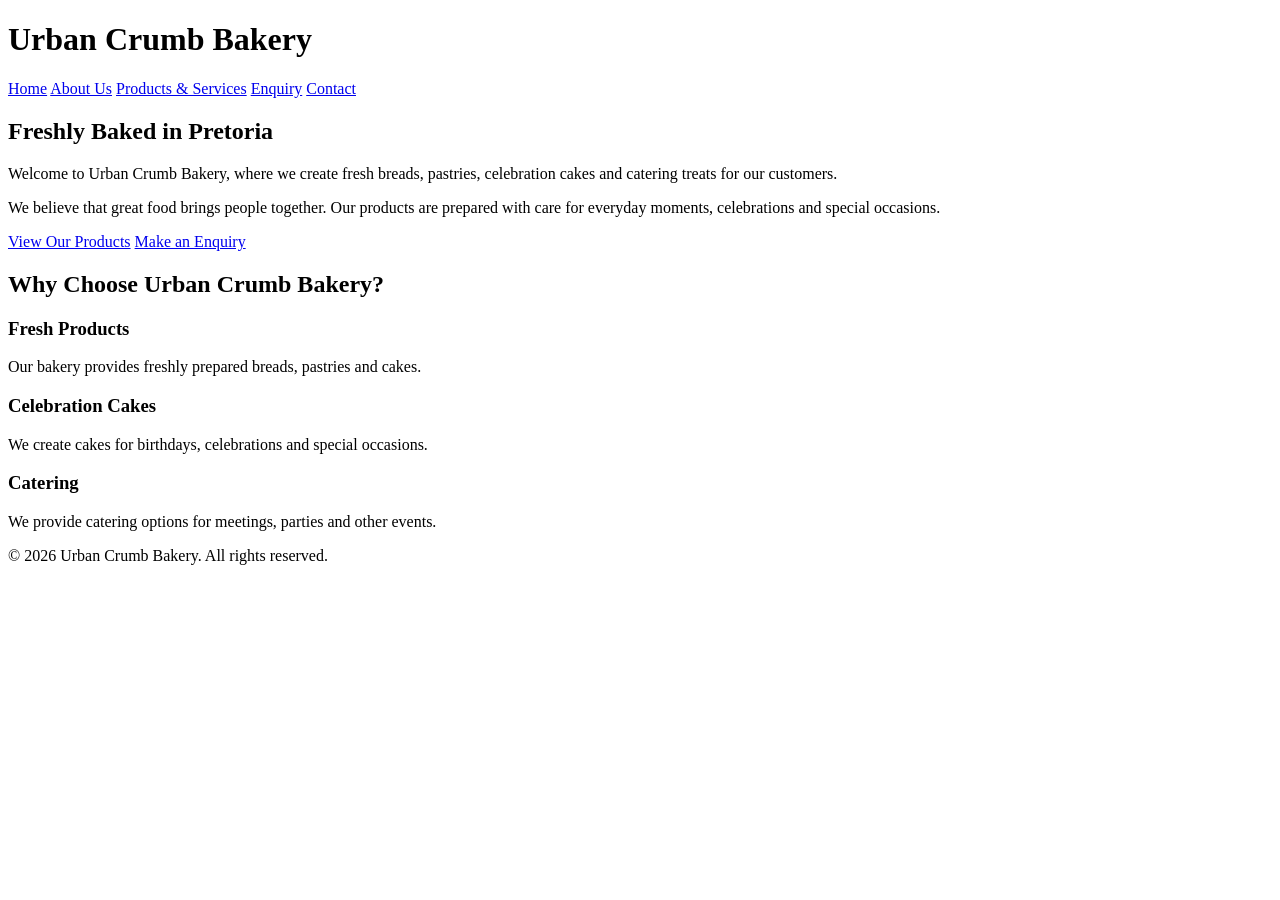
==== index.html @ 668bbd11 "Add files via upload" ====
<!DOCTYPE html>
<html lang="en">

<head>
    <meta charset="UTF-8">
    <meta name="viewport" content="width=device-width, initial-scale=1.0">

    <title>Urban Crumb Bakery | Home</title>
</head>

<body>

    <header>

        <h1>Urban Crumb Bakery</h1>

        <nav>
            <a href="index.html">Home</a>
            <a href="about.html">About Us</a>
            <a href="products.html">Products & Services</a>
            <a href="enquiry.html">Enquiry</a>
            <a href="contact.html">Contact</a>
        </nav>

    </header>

    <main>

        <section>

            <h2>Freshly Baked in Pretoria</h2>

            <p>
                Welcome to Urban Crumb Bakery, where we create
                fresh breads, pastries, celebration cakes and
                catering treats for our customers.
            </p>

            <p>
                We believe that great food brings people together.
                Our products are prepared with care for everyday
                moments, celebrations and special occasions.
            </p>

            <a href="products.html">View Our Products</a>

            <a href="enquiry.html">Make an Enquiry</a>

        </section>

        <section>

            <h2>Why Choose Urban Crumb Bakery?</h2>

            <article>
                <h3>Fresh Products</h3>
                <p>
                    Our bakery provides freshly prepared breads,
                    pastries and cakes.
                </p>
            </article>

            <article>
                <h3>Celebration Cakes</h3>
                <p>
                    We create cakes for birthdays, celebrations
                    and special occasions.
                </p>
            </article>

            <article>
                <h3>Catering</h3>
                <p>
                    We provide catering options for meetings,
                    parties and other events.
                </p>
            </article>

        </section>

    </main>

    <footer>

        <p>
            &copy; 2026 Urban Crumb Bakery. All rights reserved.
        </p>

    </footer>

</body>

</html>
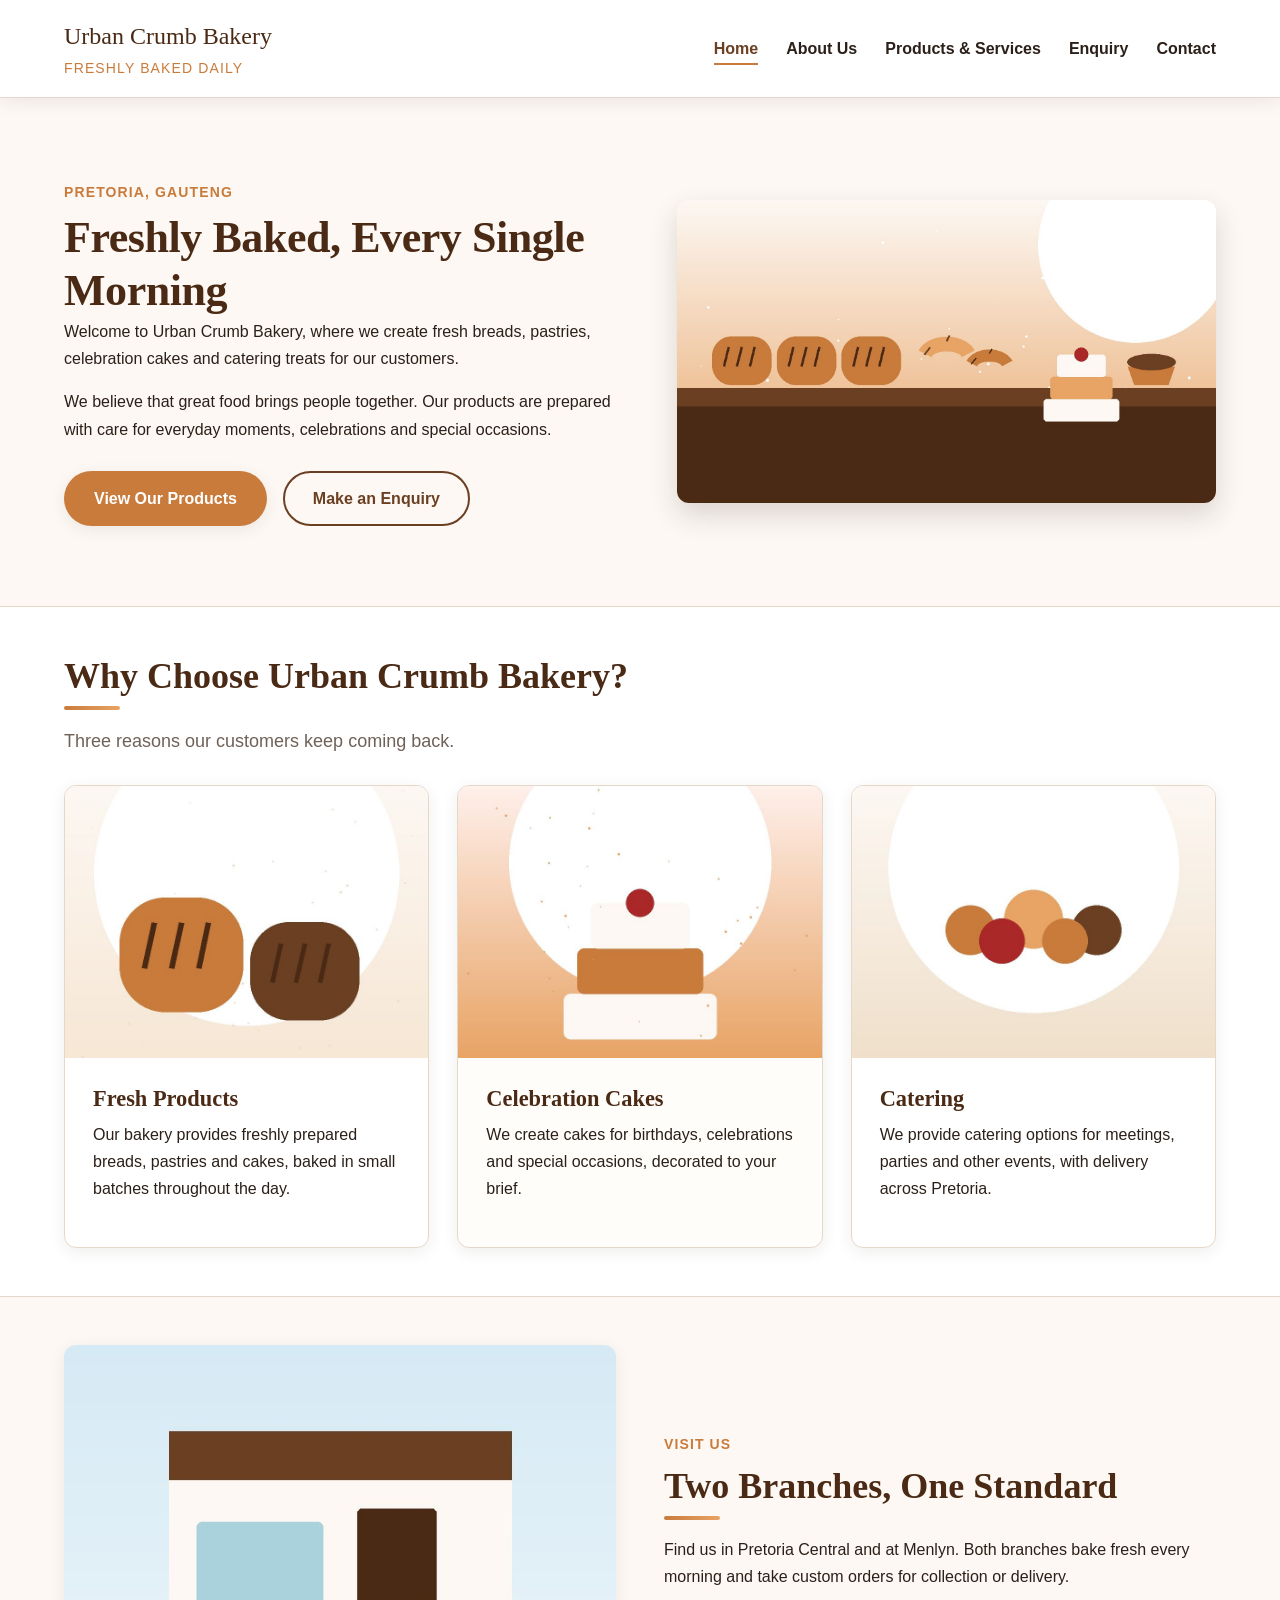
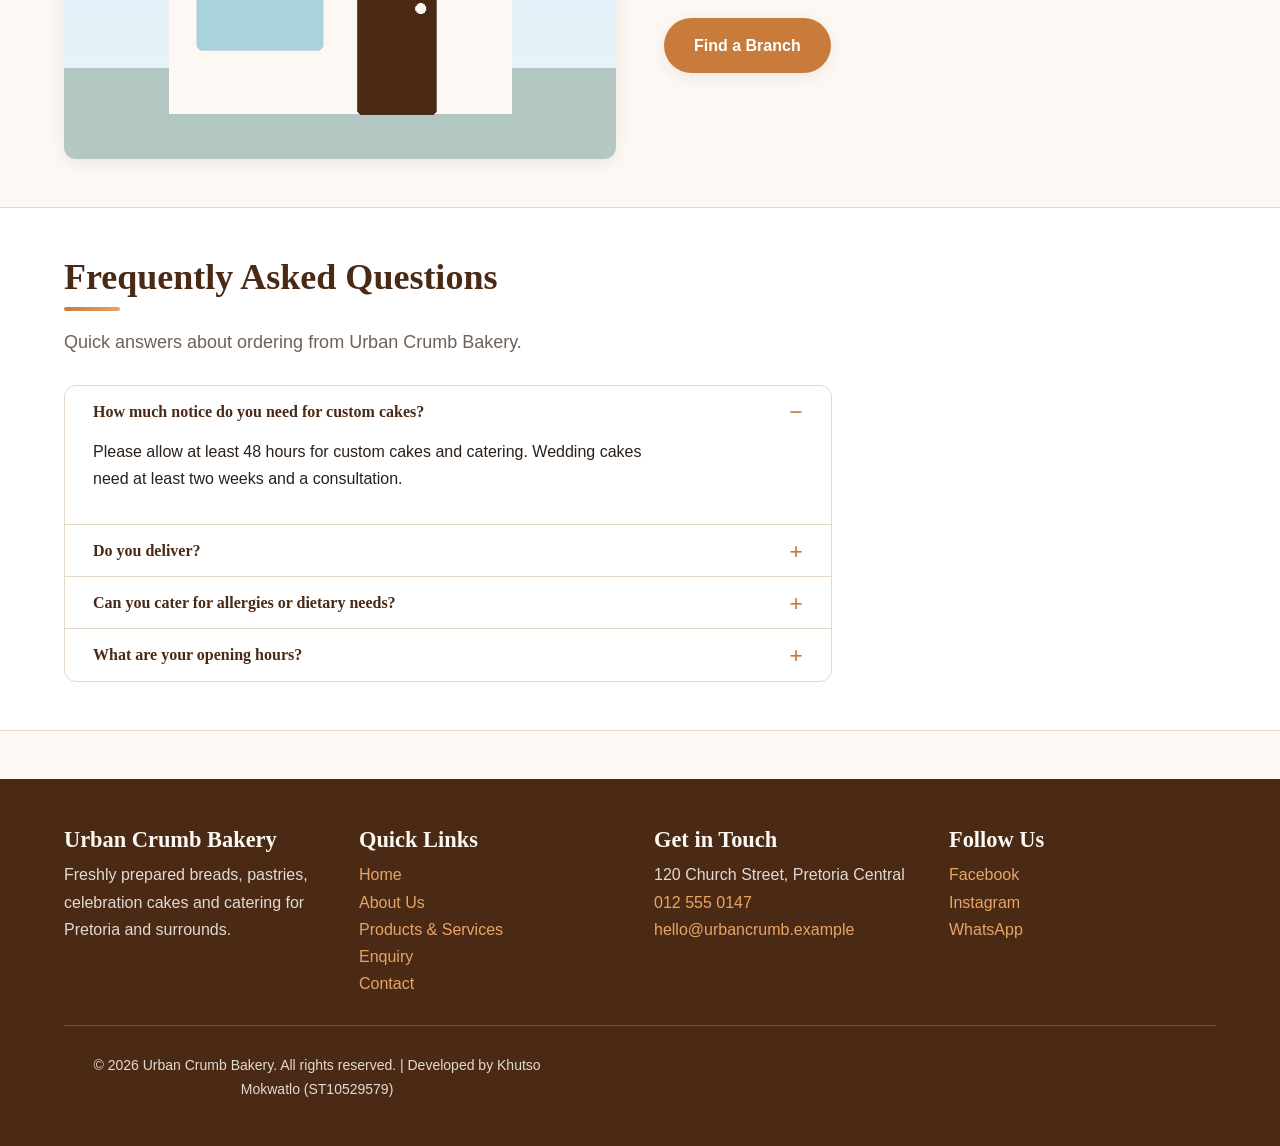
==== commit 2187a58c: "Complete WEDE5020 Part 3" ====
--- a/index.html
+++ b/index.html
@@ -1,93 +1,282 @@
-<!DOCTYPE html>
-<html lang="en">
-
-<head>
-    <meta charset="UTF-8">
-    <meta name="viewport" content="width=device-width, initial-scale=1.0">
-
-    <title>Urban Crumb Bakery | Home</title>
-</head>
-
-<body>
-
-    <header>
-
-        <h1>Urban Crumb Bakery</h1>
-
-        <nav>
-            <a href="index.html">Home</a>
-            <a href="about.html">About Us</a>
-            <a href="products.html">Products & Services</a>
-            <a href="enquiry.html">Enquiry</a>
-            <a href="contact.html">Contact</a>
-        </nav>
-
-    </header>
-
-    <main>
-
-        <section>
-
-            <h2>Freshly Baked in Pretoria</h2>
-
-            <p>
-                Welcome to Urban Crumb Bakery, where we create
-                fresh breads, pastries, celebration cakes and
-                catering treats for our customers.
-            </p>
-
-            <p>
-                We believe that great food brings people together.
-                Our products are prepared with care for everyday
-                moments, celebrations and special occasions.
-            </p>
-
-            <a href="products.html">View Our Products</a>
-
-            <a href="enquiry.html">Make an Enquiry</a>
-
-        </section>
-
-        <section>
-
-            <h2>Why Choose Urban Crumb Bakery?</h2>
-
-            <article>
-                <h3>Fresh Products</h3>
-                <p>
-                    Our bakery provides freshly prepared breads,
-                    pastries and cakes.
-                </p>
-            </article>
-
-            <article>
-                <h3>Celebration Cakes</h3>
-                <p>
-                    We create cakes for birthdays, celebrations
-                    and special occasions.
-                </p>
-            </article>
-
-            <article>
-                <h3>Catering</h3>
-                <p>
-                    We provide catering options for meetings,
-                    parties and other events.
-                </p>
-            </article>
-
-        </section>
-
-    </main>
-
-    <footer>
-
-        <p>
-            &copy; 2026 Urban Crumb Bakery. All rights reserved.
-        </p>
-
-    </footer>
-
-</body>
-
-</html>+<!DOCTYPE html>
+<html lang="en">
+
+<head>
+    <meta charset="UTF-8">
+    <meta name="viewport" content="width=device-width, initial-scale=1.0">
+    <meta http-equiv="Content-Security-Policy" content="default-src 'self'; script-src 'self' https://unpkg.com; style-src 'self' 'unsafe-inline' https://unpkg.com; img-src 'self' data: https://tile.openstreetmap.org https://unpkg.com; connect-src 'self'; form-action 'self'; base-uri 'self'">
+    <meta name="referrer" content="strict-origin-when-cross-origin">
+    <title>Urban Crumb Bakery | Fresh Bread, Cakes & Catering in Pretoria</title>
+    <meta name="description" content="Urban Crumb Bakery in Pretoria bakes fresh bread, pastries, celebration cakes and catering daily. Visit our Pretoria CBD or Menlyn branch.">
+    <meta name="keywords" content="bakery Pretoria, fresh bread Pretoria, custom cakes Pretoria, catering Pretoria, Menlyn bakery">
+    <meta name="author" content="Khutso Mokwatlo">
+    <meta name="robots" content="index, follow">
+    <link rel="canonical" href="https://mokwatlosara-ux.github.io/Khutsomokwatlo_ST10529579_wede5020_poe1/">
+
+    <!-- Open Graph / social sharing -->
+    <meta property="og:type" content="website">
+    <meta property="og:site_name" content="Urban Crumb Bakery">
+    <meta property="og:title" content="Urban Crumb Bakery | Fresh Bread, Cakes & Catering in Pretoria">
+    <meta property="og:description" content="Urban Crumb Bakery in Pretoria bakes fresh bread, pastries, celebration cakes and catering daily. Visit our Pretoria CBD or Menlyn branch.">
+    <meta property="og:url" content="https://mokwatlosara-ux.github.io/Khutsomokwatlo_ST10529579_wede5020_1/">
+    <meta property="og:image" content="https://mokwatlosara-ux.github.io/Khutsomokwatlo_ST10529579_wede5020_poe1
+    /images/hero-1600.jpg">
+    <meta property="og:locale" content="en_ZA">
+    <meta name="twitter:card" content="summary_large_image">
+
+    <link rel="icon" href="images/favicon.svg" type="image/svg+xml">
+    <link rel="stylesheet" href="css/style.css">
+    <link rel="preload" as="image" href="images/hero-480.jpg" media="(max-width: 30em)">
+    <script type="application/ld+json">
+    {
+      "@context": "https://schema.org",
+      "@type": "Bakery",
+      "name": "Urban Crumb Bakery",
+      "url": "https://mokwatlosara-ux.github.io/Khutsomokwatlo_ST10529579_wede5020_poe1/",
+      "image": "https://mokwatlosara-ux.github.io/Khutsomokwatlo_ST10529579_wede5020_poe1/images/storefront-800.jpg",
+      "telephone": "+27125550147",
+      "email": "hello@urbancrumb.example",
+      "priceRange": "R20 - R1800",
+      "servesCuisine": "Bakery",
+      "address": {"@type": "PostalAddress", "streetAddress": "120 Church Street", "addressLocality": "Pretoria Central",
+                  "addressRegion": "Gauteng", "addressCountry": "ZA"},
+      "geo": {"@type": "GeoCoordinates", "latitude": -25.7461, "longitude": 28.1881},
+      "openingHoursSpecification": [
+        {"@type": "OpeningHoursSpecification", "dayOfWeek": ["Monday","Tuesday","Wednesday","Thursday","Friday"], "opens": "07:00", "closes": "18:00"},
+        {"@type": "OpeningHoursSpecification", "dayOfWeek": "Saturday", "opens": "08:00", "closes": "16:00"},
+        {"@type": "OpeningHoursSpecification", "dayOfWeek": "Sunday", "opens": "08:00", "closes": "14:00"}
+      ]
+    }
+    </script>
+</head>
+
+<body>
+
+    <a class="skip-link" href="#main-content">Skip to main content</a>
+
+    <header class="site-header">
+        <div class="container">
+
+            <a class="brand" href="index.html">
+                <span class="brand__name">Urban Crumb Bakery</span>
+                <span class="brand__tagline">Freshly baked daily</span>
+            </a>
+
+            <!-- Checkbox + label drive the responsive navigation menu (CSS only) -->
+            <input class="nav-toggle" type="checkbox" id="nav-toggle">
+            <label class="nav-toggle-label" for="nav-toggle">
+                <span></span>
+                <span class="visually-hidden">Toggle navigation menu</span>
+            </label>
+
+            <nav class="site-nav" aria-label="Main navigation">
+                <ul>
+                    <li><a href="index.html" aria-current="page">Home</a></li>
+                    <li><a href="about.html">About Us</a></li>
+                    <li><a href="products.html">Products &amp; Services</a></li>
+                    <li><a href="enquiry.html">Enquiry</a></li>
+                    <li><a href="contact.html">Contact</a></li>
+                </ul>
+            </nav>
+
+        </div>
+    </header>
+
+    <main id="main-content">
+
+        <section class="container hero hero--animated">
+
+            <div class="hero__text">
+                <span class="eyebrow">Pretoria, Gauteng</span>
+                <h1>Freshly Baked, Every Single Morning</h1>
+                <p>
+                    Welcome to Urban Crumb Bakery, where we create fresh breads, pastries,
+                    celebration cakes and catering treats for our customers.
+                </p>
+                <p>
+                    We believe that great food brings people together. Our products are prepared
+                    with care for everyday moments, celebrations and special occasions.
+                </p>
+                <div class="button-group">
+                    <a class="button button--primary" href="products.html">View Our Products</a>
+                    <a class="button button--secondary" href="enquiry.html">Make an Enquiry</a>
+                </div>
+            </div>
+
+            <!-- Responsive image: the browser chooses the best resolution -->
+            <div class="hero__image">
+                <picture>
+                    <source media="(min-width: 64em)" srcset="images/hero-1600.jpg">
+                    <source media="(min-width: 30em)" srcset="images/hero-800.jpg">
+                    <img src="images/hero-480.jpg"
+                         srcset="images/hero-480.jpg 480w,
+                                 images/hero-800.jpg 800w,
+                                 images/hero-1600.jpg 1600w"
+                         sizes="(max-width: 48em) 100vw, 50vw"
+                         alt="Illustration of a bakery display counter with bread, pastries and cake"
+                         width="1600" height="900">
+                </picture>
+            </div>
+
+        </section>
+
+        <section class="section section--alt">
+            <div class="container">
+
+                <h2 class="section-title">Why Choose Urban Crumb Bakery?</h2>
+                <p class="section-intro">Three reasons our customers keep coming back.</p>
+
+                <div class="card-grid">
+                <article class="card reveal">
+                    <img src="images/bread-800.jpg"
+                         srcset="images/bread-400.jpg 400w,
+                                 images/bread-800.jpg 800w"
+                         sizes="(max-width: 48em) 100vw, 33vw"
+                         alt="Illustration of freshly baked bread loaves"
+                         loading="lazy" width="800" height="600">
+                    <div class="card__body">
+                        <h3>Fresh Products</h3>
+                        <p>Our bakery provides freshly prepared breads, pastries and cakes, baked in small batches throughout the day.</p>
+                    </div>
+                </article>
+                <article class="card reveal">
+                    <img src="images/cakes-800.jpg"
+                         srcset="images/cakes-400.jpg 400w,
+                                 images/cakes-800.jpg 800w"
+                         sizes="(max-width: 48em) 100vw, 33vw"
+                         alt="Illustration of a decorated three-tier celebration cake"
+                         loading="lazy" width="800" height="600">
+                    <div class="card__body">
+                        <h3>Celebration Cakes</h3>
+                        <p>We create cakes for birthdays, celebrations and special occasions, decorated to your brief.</p>
+                    </div>
+                </article>
+                <article class="card reveal">
+                    <img src="images/catering-800.jpg"
+                         srcset="images/catering-400.jpg 400w,
+                                 images/catering-800.jpg 800w"
+                         sizes="(max-width: 48em) 100vw, 33vw"
+                         alt="Illustration of a catering platter with an assortment of baked treats"
+                         loading="lazy" width="800" height="600">
+                    <div class="card__body">
+                        <h3>Catering</h3>
+                        <p>We provide catering options for meetings, parties and other events, with delivery across Pretoria.</p>
+                    </div>
+                </article>
+                </div>
+
+            </div>
+        </section>
+
+        <section class="section">
+            <div class="container split">
+                <img src="images/storefront-800.jpg"
+                     srcset="images/storefront-400.jpg 400w, images/storefront-800.jpg 800w"
+                     sizes="(max-width: 48em) 100vw, 50vw"
+                     alt="Illustration of the Urban Crumb Bakery storefront" loading="lazy" width="800" height="600">
+                <div>
+                    <span class="eyebrow">Visit Us</span>
+                    <h2 class="section-title">Two Branches, One Standard</h2>
+                    <p>
+                        Find us in Pretoria Central and at Menlyn. Both branches bake fresh every
+                        morning and take custom orders for collection or delivery.
+                    </p>
+                    <div class="button-group">
+                        <a class="button button--primary" href="contact.html">Find a Branch</a>
+                    </div>
+                </div>
+            </div>
+        </section>
+
+        <section class="section section--alt">
+            <div class="container">
+                <h2 class="section-title">Frequently Asked Questions</h2>
+                <p class="section-intro">Quick answers about ordering from Urban Crumb Bakery.</p>
+
+                <div class="accordion reveal">
+                    <h3 class="accordion__heading">
+                        <button type="button" class="accordion__trigger" id="faq-t1" aria-expanded="true" aria-controls="faq-p1">How much notice do you need for custom cakes?</button>
+                    </h3>
+                    <div class="accordion__panel" id="faq-p1" role="region" aria-labelledby="faq-t1">
+                        <p>Please allow at least 48 hours for custom cakes and catering. Wedding cakes need at least two weeks and a consultation.</p>
+                    </div>
+
+                    <h3 class="accordion__heading">
+                        <button type="button" class="accordion__trigger" id="faq-t2" aria-expanded="false" aria-controls="faq-p2">Do you deliver?</button>
+                    </h3>
+                    <div class="accordion__panel" id="faq-p2" role="region" aria-labelledby="faq-t2" hidden>
+                        <p>Yes. We deliver catering orders across Pretoria. Delivery fees depend on distance and are confirmed when you enquire.</p>
+                    </div>
+
+                    <h3 class="accordion__heading">
+                        <button type="button" class="accordion__trigger" id="faq-t3" aria-expanded="false" aria-controls="faq-p3">Can you cater for allergies or dietary needs?</button>
+                    </h3>
+                    <div class="accordion__panel" id="faq-p3" role="region" aria-labelledby="faq-t3" hidden>
+                        <p>We can adapt many items. Tell us about allergies in your enquiry. Our kitchen handles wheat, dairy, eggs and nuts, so we cannot guarantee allergen-free products.</p>
+                    </div>
+
+                    <h3 class="accordion__heading">
+                        <button type="button" class="accordion__trigger" id="faq-t4" aria-expanded="false" aria-controls="faq-p4">What are your opening hours?</button>
+                    </h3>
+                    <div class="accordion__panel" id="faq-p4" role="region" aria-labelledby="faq-t4" hidden>
+                        <p>Monday to Friday 07:00 to 18:00, Saturday 08:00 to 16:00 and Sunday 08:00 to 14:00. See our <a href="contact.html">contact page</a> for both branches.</p>
+                    </div>
+                </div>
+            </div>
+        </section>
+
+    </main>
+
+    <footer class="site-footer">
+        <div class="container">
+
+            <div class="footer-grid">
+
+                <div>
+                    <h3>Urban Crumb Bakery</h3>
+                    <p>Freshly prepared breads, pastries, celebration cakes and catering for Pretoria and surrounds.</p>
+                </div>
+
+                <div>
+                    <h3>Quick Links</h3>
+                    <ul>
+                        <li><a href="index.html">Home</a></li>
+                        <li><a href="about.html">About Us</a></li>
+                        <li><a href="products.html">Products &amp; Services</a></li>
+                        <li><a href="enquiry.html">Enquiry</a></li>
+                        <li><a href="contact.html">Contact</a></li>
+                    </ul>
+                </div>
+
+                <div>
+                    <h3>Get in Touch</h3>
+                    <ul>
+                        <li>120 Church Street, Pretoria Central</li>
+                        <li><a href="tel:+27125550147">012 555 0147</a></li>
+                        <li><a href="mailto:hello@urbancrumb.example">hello@urbancrumb.example</a></li>
+                    </ul>
+                </div>
+
+                <div>
+                    <h3>Follow Us</h3>
+                    <ul>
+                        <li><a href="https://www.facebook.com/" target="_blank" rel="noopener noreferrer">Facebook</a></li>
+                        <li><a href="https://www.instagram.com/" target="_blank" rel="noopener noreferrer">Instagram</a></li>
+                        <li><a href="https://wa.me/27125550147" target="_blank" rel="noopener noreferrer">WhatsApp</a></li>
+                    </ul>
+                </div>
+
+            </div>
+
+            <div class="site-footer__bottom">
+                <p>&copy; 2026 Urban Crumb Bakery. All rights reserved. | Developed by Khutso Mokwatlo (ST10529579)</p>
+            </div>
+
+        </div>
+    </footer>
+
+    <script src="js/main.js" defer></script>
+
+</body>
+
+</html>
--- a/css/style.css
+++ b/css/style.css
@@ -0,0 +1,1164 @@
+/* ==========================================================================
+   Urban Crumb Bakery - Main Stylesheet
+   Author : Khutso Mokwatlo (ST10529579)
+   Module : WEDE5020 - Web Development (Portfolio of Evidence, Part 2)
+   File   : css/style.css
+   --------------------------------------------------------------------------
+   TABLE OF CONTENTS
+   1. Custom properties (design tokens)
+   2. Reset and base styles
+   3. Typography
+   4. Layout helpers and containers
+   5. Header and navigation
+   6. Buttons and links
+   7. Cards, grids and sections
+   8. Forms
+   9. Footer
+   10. Responsive design - tablet  (max-width: 64em / 1024px)
+   11. Responsive design - mobile  (max-width: 48em / 768px)
+   12. Responsive design - small mobile (max-width: 30em / 480px)
+   13. Accessibility and print
+   ========================================================================== */
+
+
+/* ==========================================================================
+   1. CUSTOM PROPERTIES (DESIGN TOKENS)
+   Declared once on :root so that colours, spacing and type can be reused
+   across the whole site - this takes advantage of the cascade and keeps the
+   number of selectors to a minimum.
+   ========================================================================== */
+:root {
+    /* Colour palette */
+    --colour-crust: #6b3f22;
+    --colour-crust-dark: #4a2a15;
+    --colour-caramel: #c97b3c;
+    --colour-caramel-light: #e8a465;
+    --colour-cream: #fdf8f3;
+    --colour-flour: #ffffff;
+    --colour-ink: #2b2019;
+    --colour-muted: #6f6158;
+    --colour-line: #e6d8c9;
+    --colour-success: #2f6b4f;
+
+    /* Typography */
+    --font-heading: "Georgia", "Times New Roman", serif;
+    --font-body: "Segoe UI", "Helvetica Neue", Arial, sans-serif;
+    --size-base: 1rem;          /* 16px  */
+    --size-sm: 0.875rem;        /* 14px  */
+    --size-lg: 1.125rem;        /* 18px  */
+    --leading-body: 1.7;
+    --leading-heading: 1.2;
+    --tracking-wide: 0.08em;
+
+    /* Spacing scale (relative units keep spacing responsive) */
+    --space-xs: 0.5rem;
+    --space-sm: 1rem;
+    --space-md: 1.75rem;
+    --space-lg: 3rem;
+    --space-xl: 5rem;
+
+    /* Decoration */
+    --radius: 0.75rem;
+    --radius-pill: 2rem;
+    --shadow-soft: 0 0.25rem 1rem rgba(43, 32, 25, 0.08);
+    --shadow-raised: 0 0.75rem 1.75rem rgba(43, 32, 25, 0.16);
+    --transition: 0.25s ease-in-out;
+    --container: 75rem;         /* 1200px */
+}
+
+
+/* ==========================================================================
+   2. RESET AND BASE STYLES
+   ========================================================================== */
+*,
+*::before,
+*::after {
+    box-sizing: border-box;
+    margin: 0;
+    padding: 0;
+}
+
+html {
+    font-size: 100%;
+    scroll-behavior: smooth;
+}
+
+body {
+    font-family: var(--font-body);
+    font-size: var(--size-base);
+    line-height: var(--leading-body);
+    color: var(--colour-ink);
+    background-color: var(--colour-cream);
+    -webkit-font-smoothing: antialiased;
+}
+
+img {
+    display: block;
+    max-width: 100%;
+    height: auto;
+}
+
+ul,
+ol {
+    list-style-position: inside;
+}
+
+
+/* ==========================================================================
+   3. TYPOGRAPHY
+   clamp() lets the type scale fluidly between the mobile and desktop sizes.
+   ========================================================================== */
+h1,
+h2,
+h3 {
+    font-family: var(--font-heading);
+    line-height: var(--leading-heading);
+    color: var(--colour-crust-dark);
+}
+
+h1 {
+    font-size: clamp(1.75rem, 1.2rem + 2.2vw, 2.75rem);
+    letter-spacing: -0.01em;
+}
+
+h2 {
+    font-size: clamp(1.5rem, 1.1rem + 1.6vw, 2.25rem);
+    margin-bottom: var(--space-sm);
+}
+
+h3 {
+    font-size: clamp(1.15rem, 1rem + 0.7vw, 1.4rem);
+    margin-bottom: var(--space-xs);
+}
+
+p {
+    margin-bottom: var(--space-sm);
+    max-width: 65ch;
+}
+
+.section-intro {
+    color: var(--colour-muted);
+    font-size: var(--size-lg);
+}
+
+.eyebrow {
+    display: inline-block;
+    font-size: var(--size-sm);
+    font-weight: 700;
+    letter-spacing: var(--tracking-wide);
+    text-transform: uppercase;
+    color: var(--colour-caramel);
+    margin-bottom: var(--space-xs);
+}
+
+/* Decorative underline generated with a pseudo-element */
+.section-title::after {
+    content: "";
+    display: block;
+    width: 3.5rem;
+    height: 0.25rem;
+    margin-top: var(--space-xs);
+    border-radius: var(--radius-pill);
+    background: linear-gradient(90deg, var(--colour-caramel), var(--colour-caramel-light));
+}
+
+
+/* ==========================================================================
+   4. LAYOUT HELPERS AND CONTAINERS
+   ========================================================================== */
+.container {
+    width: 90%;
+    max-width: var(--container);
+    margin-inline: auto;
+}
+
+.section {
+    padding-block: var(--space-lg);
+}
+
+.section--alt {
+    background-color: var(--colour-flour);
+    border-block: 1px solid var(--colour-line);
+}
+
+.page-header {
+    padding-block: var(--space-lg);
+    background: linear-gradient(160deg, var(--colour-crust) 0%, var(--colour-crust-dark) 100%);
+    color: var(--colour-cream);
+    text-align: center;
+}
+
+.page-header h2,
+.page-header .eyebrow {
+    color: var(--colour-cream);
+}
+
+.page-header p {
+    margin-inline: auto;
+    color: rgba(253, 248, 243, 0.85);
+}
+
+
+/* ==========================================================================
+   5. HEADER AND NAVIGATION
+   The site header uses CSS Grid with named template areas; the navigation
+   itself uses Flexbox.
+   ========================================================================== */
+.site-header {
+    position: sticky;
+    top: 0;
+    z-index: 20;
+    background-color: var(--colour-flour);
+    border-bottom: 1px solid var(--colour-line);
+    box-shadow: var(--shadow-soft);
+}
+
+.site-header .container {
+    display: grid;
+    grid-template-areas: "brand toggle nav";
+    grid-template-columns: auto 1fr auto;
+    align-items: center;
+    gap: var(--space-sm);
+    padding-block: var(--space-sm);
+}
+
+.brand {
+    grid-area: brand;
+    display: flex;
+    flex-direction: column;
+    text-decoration: none;
+}
+
+.brand__name {
+    font-family: var(--font-heading);
+    font-size: 1.5rem;
+    color: var(--colour-crust-dark);
+}
+
+.brand__tagline {
+    font-size: var(--size-sm);
+    letter-spacing: var(--tracking-wide);
+    text-transform: uppercase;
+    color: var(--colour-caramel);
+}
+
+.site-nav {
+    grid-area: nav;
+}
+
+.site-nav ul {
+    display: flex;
+    flex-wrap: wrap;
+    align-items: center;
+    gap: var(--space-md);
+    list-style: none;
+}
+
+.site-nav a {
+    position: relative;
+    padding-block: var(--space-xs);
+    font-weight: 600;
+    text-decoration: none;
+    color: var(--colour-ink);
+    transition: color var(--transition);
+}
+
+/* Animated underline built with ::after and a scale transition */
+.site-nav a::after {
+    content: "";
+    position: absolute;
+    left: 0;
+    bottom: 0;
+    width: 100%;
+    height: 2px;
+    background-color: var(--colour-caramel);
+    transform: scaleX(0);
+    transform-origin: left;
+    transition: transform var(--transition);
+}
+
+.site-nav a:hover,
+.site-nav a:focus {
+    color: var(--colour-caramel);
+}
+
+.site-nav a:hover::after,
+.site-nav a:focus::after,
+.site-nav a[aria-current="page"]::after {
+    transform: scaleX(1);
+}
+
+.site-nav a[aria-current="page"] {
+    color: var(--colour-crust);
+}
+
+.site-nav a:active {
+    color: var(--colour-crust-dark);
+}
+
+/* Hamburger toggle - hidden on desktop, revealed by the mobile media query.
+   The checkbox itself is visually hidden and drives the menu state. */
+.nav-toggle {
+    position: absolute;
+    width: 1px;
+    height: 1px;
+    opacity: 0;
+    pointer-events: none;
+}
+
+.nav-toggle-label {
+    grid-area: toggle;
+    display: none;
+    justify-self: end;
+    padding: var(--space-xs);
+    border: 1px solid var(--colour-line);
+    border-radius: var(--radius);
+    cursor: pointer;
+}
+
+.nav-toggle-label span,
+.nav-toggle-label span::before,
+.nav-toggle-label span::after {
+    content: "";
+    display: block;
+    width: 1.5rem;
+    height: 2px;
+    background-color: var(--colour-crust-dark);
+    border-radius: var(--radius-pill);
+    transition: transform var(--transition);
+}
+
+.nav-toggle-label span::before {
+    transform: translateY(-0.45rem);
+}
+
+.nav-toggle-label span::after {
+    transform: translateY(0.35rem);
+}
+
+
+/* ==========================================================================
+   6. BUTTONS AND LINKS
+   ========================================================================== */
+.button {
+    display: inline-block;
+    padding: 0.75em 1.75em;
+    font-size: var(--size-base);
+    font-weight: 600;
+    text-decoration: none;
+    border: 2px solid transparent;
+    border-radius: var(--radius-pill);
+    cursor: pointer;
+    transition: transform var(--transition),
+                background-color var(--transition),
+                box-shadow var(--transition);
+}
+
+.button--primary {
+    background-color: var(--colour-caramel);
+    color: var(--colour-flour);
+    box-shadow: var(--shadow-soft);
+}
+
+.button--primary:hover,
+.button--primary:focus {
+    background-color: var(--colour-crust);
+    transform: translateY(-2px);
+    box-shadow: var(--shadow-raised);
+}
+
+.button--secondary {
+    background-color: transparent;
+    border-color: var(--colour-crust);
+    color: var(--colour-crust);
+}
+
+.button--secondary:hover,
+.button--secondary:focus {
+    background-color: var(--colour-crust);
+    color: var(--colour-cream);
+}
+
+.button:active {
+    transform: translateY(1px);
+}
+
+.button-group {
+    display: flex;
+    flex-wrap: wrap;
+    gap: var(--space-sm);
+    margin-top: var(--space-md);
+}
+
+a:focus-visible,
+button:focus-visible,
+input:focus-visible,
+select:focus-visible,
+textarea:focus-visible {
+    outline: 3px solid var(--colour-caramel);
+    outline-offset: 3px;
+}
+
+
+/* ==========================================================================
+   7. CARDS, GRIDS AND SECTIONS
+   ========================================================================== */
+
+/* --- Hero (two column grid on desktop) --- */
+.hero {
+    display: grid;
+    grid-template-columns: 1.05fr 1fr;
+    align-items: center;
+    gap: var(--space-lg);
+    padding-block: var(--space-xl);
+}
+
+.hero__image img {
+    width: 100%;
+    border-radius: var(--radius);
+    box-shadow: var(--shadow-raised);
+}
+
+/* --- Reusable card grid --- */
+.card-grid {
+    display: grid;
+    grid-template-columns: repeat(auto-fit, minmax(16rem, 1fr));
+    gap: var(--space-md);
+    margin-top: var(--space-md);
+}
+
+.card {
+    display: flex;
+    flex-direction: column;
+    background-color: var(--colour-flour);
+    border: 1px solid var(--colour-line);
+    border-radius: var(--radius);
+    overflow: hidden;
+    box-shadow: var(--shadow-soft);
+    transition: transform var(--transition), box-shadow var(--transition);
+}
+
+.card:hover,
+.card:focus-within {
+    transform: translateY(-0.35rem);
+    box-shadow: var(--shadow-raised);
+}
+
+.card img {
+    width: 100%;
+    aspect-ratio: 4 / 3;
+    object-fit: cover;
+}
+
+.card__body {
+    display: flex;
+    flex-direction: column;
+    flex: 1;
+    padding: var(--space-md);
+}
+
+.card__price {
+    margin-top: auto;
+    font-weight: 700;
+    color: var(--colour-caramel);
+    letter-spacing: var(--tracking-wide);
+}
+
+/* Alternate a subtle tint on every second card */
+.card-grid .card:nth-child(even) {
+    background-color: #fffdfa;
+}
+
+/* --- Split content block (image + text) --- */
+.split {
+    display: grid;
+    grid-template-columns: repeat(2, 1fr);
+    align-items: center;
+    gap: var(--space-lg);
+}
+
+.split img {
+    border-radius: var(--radius);
+    box-shadow: var(--shadow-soft);
+}
+
+/* --- Value list with custom markers --- */
+.value-list {
+    list-style: none;
+    display: grid;
+    grid-template-columns: repeat(auto-fit, minmax(12rem, 1fr));
+    gap: var(--space-sm);
+    margin-top: var(--space-sm);
+}
+
+.value-list li {
+    position: relative;
+    padding: var(--space-sm) var(--space-sm) var(--space-sm) 2.25rem;
+    background-color: var(--colour-flour);
+    border-left: 4px solid var(--colour-caramel);
+    border-radius: var(--radius);
+    box-shadow: var(--shadow-soft);
+}
+
+.value-list li::before {
+    content: "\2713";
+    position: absolute;
+    left: var(--space-sm);
+    color: var(--colour-success);
+    font-weight: 700;
+}
+
+/* --- Contact / branch cards --- */
+.branch-grid {
+    display: grid;
+    grid-template-columns: repeat(auto-fit, minmax(18rem, 1fr));
+    gap: var(--space-md);
+}
+
+.branch {
+    padding: var(--space-md);
+    background-color: var(--colour-flour);
+    border-top: 5px solid var(--colour-crust);
+    border-radius: var(--radius);
+    box-shadow: var(--shadow-soft);
+}
+
+.branch address {
+    font-style: normal;
+    margin-bottom: var(--space-sm);
+    color: var(--colour-muted);
+}
+
+.hours-list {
+    list-style: none;
+    max-width: 30rem;
+}
+
+.hours-list li {
+    display: flex;
+    justify-content: space-between;
+    gap: var(--space-sm);
+    padding-block: var(--space-xs);
+    border-bottom: 1px dashed var(--colour-line);
+}
+
+.hours-list li:last-child {
+    border-bottom: none;
+}
+
+
+/* ==========================================================================
+   8. FORMS
+   ========================================================================== */
+.form {
+    display: grid;
+    grid-template-columns: repeat(2, 1fr);
+    gap: var(--space-sm) var(--space-md);
+    max-width: 50rem;
+    padding: var(--space-md);
+    background-color: var(--colour-flour);
+    border: 1px solid var(--colour-line);
+    border-radius: var(--radius);
+    box-shadow: var(--shadow-soft);
+}
+
+.form__field {
+    display: flex;
+    flex-direction: column;
+}
+
+.form__field--full {
+    grid-column: 1 / -1;
+}
+
+.form label {
+    margin-bottom: var(--space-xs);
+    font-weight: 600;
+    font-size: var(--size-sm);
+    letter-spacing: 0.02em;
+}
+
+.form input,
+.form select,
+.form textarea {
+    width: 100%;
+    padding: 0.7em 0.9em;
+    font: inherit;
+    color: var(--colour-ink);
+    background-color: var(--colour-cream);
+    border: 1px solid var(--colour-line);
+    border-radius: var(--radius);
+    transition: border-color var(--transition), box-shadow var(--transition);
+}
+
+.form input:hover,
+.form select:hover,
+.form textarea:hover {
+    border-color: var(--colour-caramel-light);
+}
+
+.form input:focus,
+.form select:focus,
+.form textarea:focus {
+    border-color: var(--colour-caramel);
+    box-shadow: 0 0 0 3px rgba(201, 123, 60, 0.2);
+}
+
+/* Live validation feedback using structural / state pseudo-classes */
+.form input:required:valid,
+.form textarea:required:valid {
+    border-color: var(--colour-success);
+}
+
+.form textarea {
+    min-height: 9rem;
+    resize: vertical;
+}
+
+.form__help {
+    grid-column: 1 / -1;
+    font-size: var(--size-sm);
+    color: var(--colour-muted);
+}
+
+
+/* ==========================================================================
+   9. FOOTER
+   ========================================================================== */
+.site-footer {
+    margin-top: var(--space-lg);
+    padding-block: var(--space-lg) var(--space-md);
+    background-color: var(--colour-crust-dark);
+    color: rgba(253, 248, 243, 0.85);
+}
+
+.site-footer h3 {
+    color: var(--colour-cream);
+}
+
+.footer-grid {
+    display: grid;
+    grid-template-columns: repeat(auto-fit, minmax(14rem, 1fr));
+    gap: var(--space-md);
+    padding-bottom: var(--space-md);
+    border-bottom: 1px solid rgba(253, 248, 243, 0.2);
+}
+
+.footer-grid ul {
+    list-style: none;
+}
+
+.site-footer a {
+    color: var(--colour-caramel-light);
+    text-decoration: none;
+    transition: color var(--transition);
+}
+
+.site-footer a:hover,
+.site-footer a:focus {
+    color: var(--colour-flour);
+    text-decoration: underline;
+}
+
+.site-footer__bottom {
+    padding-top: var(--space-md);
+    text-align: center;
+    font-size: var(--size-sm);
+}
+
+
+/* ==========================================================================
+   10. RESPONSIVE DESIGN - TABLET (max-width: 64em / 1024px)
+   ========================================================================== */
+@media screen and (max-width: 64em) {
+    :root {
+        --space-lg: 2.5rem;
+        --space-xl: 3.5rem;
+    }
+
+    .hero {
+        gap: var(--space-md);
+    }
+
+    .site-nav ul {
+        gap: var(--space-sm);
+    }
+
+    .card-grid {
+        grid-template-columns: repeat(auto-fit, minmax(14rem, 1fr));
+    }
+}
+
+
+/* ==========================================================================
+   11. RESPONSIVE DESIGN - MOBILE (max-width: 48em / 768px)
+   Single column layouts, collapsible navigation, smaller type.
+   ========================================================================== */
+@media screen and (max-width: 48em) {
+
+    /* --- Navigation collapses into a toggled menu --- */
+    .nav-toggle-label {
+        display: block;
+    }
+
+    .site-header .container {
+        grid-template-areas:
+            "brand toggle"
+            "nav   nav";
+        grid-template-columns: 1fr auto;
+    }
+
+    .site-nav {
+        max-height: 0;
+        overflow: hidden;
+        transition: max-height var(--transition);
+    }
+
+    .nav-toggle:checked ~ .site-nav {
+        max-height: 25rem;
+    }
+
+    .site-nav ul {
+        flex-direction: column;
+        align-items: stretch;
+        gap: 0;
+        padding-top: var(--space-xs);
+    }
+
+    .site-nav li {
+        border-top: 1px solid var(--colour-line);
+    }
+
+    .site-nav a {
+        display: block;
+        padding: var(--space-sm) var(--space-xs);
+    }
+
+    .site-nav a::after {
+        display: none;
+    }
+
+    /* --- Layout adjustments --- */
+    .hero,
+    .split,
+    .form {
+        grid-template-columns: 1fr;
+    }
+
+    .hero {
+        padding-block: var(--space-lg);
+        text-align: left;
+    }
+
+    .hero__image {
+        order: -1;
+    }
+
+    .card-grid,
+    .branch-grid,
+    .value-list {
+        grid-template-columns: 1fr;
+    }
+
+    /* --- Typography adjustments --- */
+    :root {
+        --size-lg: 1rem;
+        --leading-body: 1.65;
+    }
+
+    p {
+        max-width: 100%;
+    }
+
+    .button-group {
+        flex-direction: column;
+        align-items: stretch;
+    }
+
+    .button {
+        text-align: center;
+    }
+}
+
+
+/* ==========================================================================
+   12. RESPONSIVE DESIGN - SMALL MOBILE (max-width: 30em / 480px)
+   ========================================================================== */
+@media screen and (max-width: 30em) {
+    :root {
+        --space-md: 1.25rem;
+        --space-lg: 2rem;
+    }
+
+    .container {
+        width: 92%;
+    }
+
+    .brand__name {
+        font-size: 1.25rem;
+    }
+
+    .brand__tagline {
+        font-size: 0.75rem;
+    }
+
+    h1 {
+        font-size: 1.6rem;
+    }
+
+    .card img {
+        aspect-ratio: 16 / 9;
+    }
+
+    .hours-list li {
+        flex-direction: column;
+        gap: 0;
+    }
+
+    .site-footer__bottom {
+        font-size: 0.8rem;
+    }
+}
+
+
+/* ==========================================================================
+   13. ACCESSIBILITY AND PRINT
+   ========================================================================== */
+.skip-link {
+    position: absolute;
+    left: -100%;
+    top: 0;
+    padding: var(--space-xs) var(--space-sm);
+    background-color: var(--colour-crust-dark);
+    color: var(--colour-cream);
+    z-index: 50;
+}
+
+.skip-link:focus {
+    left: 0;
+}
+
+.visually-hidden {
+    position: absolute;
+    width: 1px;
+    height: 1px;
+    overflow: hidden;
+    clip-path: inset(50%);
+    white-space: nowrap;
+}
+
+/* Respect users who prefer reduced motion */
+@media (prefers-reduced-motion: reduce) {
+    *,
+    *::before,
+    *::after {
+        transition-duration: 0.01ms !important;
+        scroll-behavior: auto !important;
+    }
+}
+
+@media print {
+    .site-header,
+    .site-footer,
+    .button-group {
+        display: none;
+    }
+
+    body {
+        background: #ffffff;
+        color: #000000;
+    }
+}
+
+
+/* ==========================================================================
+   14. PART 3 - INTERACTIVE ELEMENTS, ANIMATION AND FORM VALIDATION
+   ========================================================================== */
+.no-scroll { overflow: hidden; }
+
+.button--small {
+    padding: 0.4rem 1rem;
+    font-size: var(--size-sm);
+    margin-top: var(--space-sm);
+    align-self: flex-start;
+    cursor: pointer;
+}
+
+.badge {
+    align-self: flex-start;
+    margin-bottom: var(--space-xs);
+    padding: 0.15rem 0.7rem;
+    font-size: 0.75rem;
+    font-weight: 700;
+    letter-spacing: var(--tracking-wide);
+    text-transform: uppercase;
+    color: var(--colour-crust-dark);
+    background-color: #f6e3cf;
+    border-radius: var(--radius-pill);
+}
+
+/* --- Animations: scroll reveal, hero entrance, back-to-top --- */
+.reveal {
+    opacity: 0;
+    transform: translateY(1.5rem);
+    transition: opacity 0.6s ease, transform 0.6s ease;
+}
+.reveal--visible {
+    opacity: 1;
+    transform: none;
+}
+/* Keep the card hover lift working after reveal */
+.card.reveal--visible:hover,
+.card.reveal--visible:focus-within {
+    transform: translateY(-0.35rem);
+}
+
+@keyframes fade-up {
+    from { opacity: 0; transform: translateY(1.25rem); }
+    to   { opacity: 1; transform: none; }
+}
+@keyframes zoom-in {
+    from { opacity: 0; transform: scale(0.94); }
+    to   { opacity: 1; transform: none; }
+}
+.hero--animated .hero__text > * { animation: fade-up 0.7s ease both; }
+.hero--animated .hero__text > *:nth-child(2) { animation-delay: 0.1s; }
+.hero--animated .hero__text > *:nth-child(3) { animation-delay: 0.2s; }
+.hero--animated .hero__text > *:nth-child(4) { animation-delay: 0.3s; }
+.hero--animated .hero__text > *:nth-child(5) { animation-delay: 0.4s; }
+.hero--animated .hero__image { animation: zoom-in 0.9s ease both; }
+
+.back-to-top {
+    position: fixed;
+    right: 1.25rem;
+    bottom: 1.25rem;
+    width: 2.75rem;
+    height: 2.75rem;
+    border: 0;
+    border-radius: 50%;
+    font-size: 1.4rem;
+    line-height: 1;
+    color: var(--colour-cream);
+    background-color: var(--colour-crust);
+    box-shadow: var(--shadow-raised);
+    cursor: pointer;
+    opacity: 0;
+    visibility: hidden;
+    transform: translateY(1rem);
+    transition: opacity var(--transition), transform var(--transition), visibility var(--transition), background-color var(--transition);
+    z-index: 40;
+}
+.back-to-top--show { opacity: 1; visibility: visible; transform: none; }
+.back-to-top:hover { background-color: var(--colour-caramel); }
+.back-to-top:focus-visible { outline: 3px solid var(--colour-caramel-light); outline-offset: 3px; }
+
+/* --- Accordion --- */
+.accordion {
+    max-width: 48rem;
+    margin-top: var(--space-md);
+    border: 1px solid var(--colour-line);
+    border-radius: var(--radius);
+    background-color: var(--colour-flour);
+    overflow: hidden;
+}
+.accordion__heading { margin: 0; font-size: 1rem; }
+.accordion__heading + .accordion__panel + .accordion__heading { border-top: 1px solid var(--colour-line); }
+.accordion__trigger {
+    position: relative;
+    display: block;
+    width: 100%;
+    padding: var(--space-sm) 3rem var(--space-sm) var(--space-md);
+    border: 0;
+    font: inherit;
+    font-weight: 700;
+    text-align: left;
+    color: var(--colour-crust-dark);
+    background: none;
+    cursor: pointer;
+    transition: background-color var(--transition);
+}
+.accordion__trigger::after {
+    content: "+";
+    position: absolute;
+    right: var(--space-md);
+    top: 50%;
+    transform: translateY(-50%);
+    font-size: 1.5rem;
+    color: var(--colour-caramel);
+    transition: transform var(--transition);
+}
+.accordion__trigger[aria-expanded="true"]::after { content: "\2212"; }
+.accordion__trigger:hover { background-color: #fbf1e6; }
+.accordion__trigger:focus-visible { outline: 3px solid var(--colour-caramel); outline-offset: -3px; }
+.accordion__panel { padding: 0 var(--space-md) var(--space-sm); animation: fade-up 0.35s ease both; }
+.accordion__panel[hidden] { display: none; }
+
+/* --- Tabs --- */
+.tabs { margin-top: var(--space-md); }
+.tabs__list { display: flex; flex-wrap: wrap; gap: var(--space-xs); border-bottom: 2px solid var(--colour-line); }
+.tabs__list [role="tab"] {
+    padding: 0.7rem 1.4rem;
+    border: 0;
+    border-radius: var(--radius) var(--radius) 0 0;
+    font: inherit;
+    font-weight: 700;
+    color: var(--colour-muted);
+    background: none;
+    cursor: pointer;
+    transition: background-color var(--transition), color var(--transition);
+}
+.tabs__list [role="tab"]:hover { color: var(--colour-crust-dark); background-color: #f6e3cf; }
+.tabs__list [role="tab"][aria-selected="true"] {
+    color: var(--colour-cream);
+    background-color: var(--colour-crust);
+}
+.tabs__list [role="tab"]:focus-visible { outline: 3px solid var(--colour-caramel); outline-offset: 2px; }
+.tabs__panel {
+    padding: var(--space-md);
+    background-color: var(--colour-flour);
+    border: 1px solid var(--colour-line);
+    border-top: 0;
+    border-radius: 0 0 var(--radius) var(--radius);
+    animation: fade-up 0.4s ease both;
+}
+.tabs__panel[hidden] { display: none; }
+
+/* --- Gallery and lightbox --- */
+.gallery {
+    display: grid;
+    grid-template-columns: repeat(auto-fill, minmax(12rem, 1fr));
+    gap: var(--space-sm);
+    margin-top: var(--space-md);
+    list-style: none;
+}
+.gallery__item {
+    display: block;
+    overflow: hidden;
+    border-radius: var(--radius);
+    box-shadow: var(--shadow-soft);
+}
+.gallery__item img {
+    width: 100%;
+    aspect-ratio: 4 / 3;
+    object-fit: cover;
+    transition: transform 0.4s ease;
+}
+.gallery__item:hover img,
+.gallery__item:focus-visible img { transform: scale(1.08); }
+.gallery__item:focus-visible { outline: 3px solid var(--colour-caramel); outline-offset: 3px; }
+
+.lightbox,
+.modal {
+    position: fixed;
+    inset: 0;
+    display: flex;
+    align-items: center;
+    justify-content: center;
+    gap: var(--space-sm);
+    padding: var(--space-sm);
+    background-color: rgba(43, 32, 25, 0.88);
+    z-index: 100;
+    animation: zoom-in 0.25s ease both;
+}
+.lightbox[hidden],
+.modal[hidden] { display: none; }
+.lightbox__figure { max-width: min(90vw, 56rem); text-align: center; }
+.lightbox__img { max-height: 75vh; width: auto; margin: 0 auto; border-radius: var(--radius); }
+.lightbox__caption { margin-top: var(--space-xs); font-size: var(--size-sm); color: var(--colour-cream); }
+.lightbox__close,
+.lightbox__nav,
+.modal__close {
+    border: 0;
+    border-radius: 50%;
+    color: var(--colour-cream);
+    background-color: rgba(255, 255, 255, 0.15);
+    cursor: pointer;
+    transition: background-color var(--transition);
+}
+.lightbox__close:hover, .lightbox__nav:hover, .modal__close:hover { background-color: var(--colour-caramel); }
+.lightbox__close:focus-visible, .lightbox__nav:focus-visible, .modal__close:focus-visible { outline: 3px solid var(--colour-caramel-light); outline-offset: 2px; }
+.lightbox__close { position: absolute; top: 1rem; right: 1rem; width: 2.75rem; height: 2.75rem; font-size: 1.75rem; }
+.lightbox__nav { flex: none; width: 3rem; height: 3rem; font-size: 2rem; line-height: 1; }
+
+/* --- Product search toolbar and modal --- */
+.toolbar {
+    display: grid;
+    grid-template-columns: 2fr 1fr 1fr;
+    gap: var(--space-sm);
+    padding: var(--space-md);
+    background-color: var(--colour-flour);
+    border: 1px solid var(--colour-line);
+    border-radius: var(--radius);
+    box-shadow: var(--shadow-soft);
+}
+.toolbar__count { margin: var(--space-sm) 0 0; font-size: var(--size-sm); color: var(--colour-muted); }
+.empty { padding: var(--space-lg) 0; text-align: center; }
+.empty p { margin-inline: auto; }
+
+.modal__box {
+    position: relative;
+    display: grid;
+    grid-template-columns: 1fr 1fr;
+    width: min(100%, 48rem);
+    max-height: 90vh;
+    overflow: auto;
+    background-color: var(--colour-flour);
+    border-radius: var(--radius);
+}
+.modal__box img { width: 100%; height: 100%; object-fit: cover; }
+.modal__content { padding: var(--space-md); align-self: center; }
+.modal__close { position: absolute; top: 0.5rem; right: 0.5rem; width: 2.25rem; height: 2.25rem; font-size: 1.5rem; background-color: rgba(43, 32, 25, 0.65); }
+
+/* --- Form validation states --- */
+.req { color: #b3261e; }
+.form__error { min-height: 0; margin: 0.25rem 0 0; font-size: var(--size-sm); font-weight: 600; color: #b3261e; }
+.form__error:empty { display: none; }
+.form__counter { margin: 0.25rem 0 0; font-size: var(--size-sm); color: var(--colour-muted); }
+.form__counter.is-over { color: #b3261e; font-weight: 700; }
+.form input.is-invalid,
+.form select.is-invalid,
+.form textarea.is-invalid { border-color: #b3261e; background-color: #fff6f5; }
+
+.alert {
+    max-width: 48rem;
+    margin-bottom: var(--space-md);
+    padding: var(--space-sm) var(--space-md);
+    border-left: 0.35rem solid;
+    border-radius: var(--radius);
+}
+.alert[hidden] { display: none; }
+.alert ul { margin-top: var(--space-xs); }
+.alert a { color: inherit; }
+.alert--error   { color: #7a1a14; background-color: #fdecea; border-color: #b3261e; }
+.alert--success { color: #1f4d38; background-color: #e6f3ec; border-color: var(--colour-success); }
+
+/* --- Map --- */
+.map {
+    height: 24rem;
+    margin-top: var(--space-sm);
+    border: 1px solid var(--colour-line);
+    border-radius: var(--radius);
+    box-shadow: var(--shadow-soft);
+    z-index: 0;
+}
+.map-buttons { margin-top: var(--space-sm); }
+
+/* --- Part 3 responsive adjustments --- */
+@media screen and (max-width: 48em) {
+    .toolbar { grid-template-columns: 1fr; padding: var(--space-sm); }
+    .modal__box { grid-template-columns: 1fr; }
+    .modal__box img { aspect-ratio: 16 / 9; height: auto; }
+    .lightbox { flex-wrap: wrap; align-content: center; }
+    .lightbox__figure { order: -1; width: 100%; }
+    .map { height: 20rem; }
+}
+
+@media (prefers-reduced-motion: reduce) {
+    .reveal { opacity: 1; transform: none; }
+    .hero--animated .hero__text > *,
+    .hero--animated .hero__image,
+    .accordion__panel,
+    .tabs__panel,
+    .lightbox,
+    .modal { animation: none; }
+}
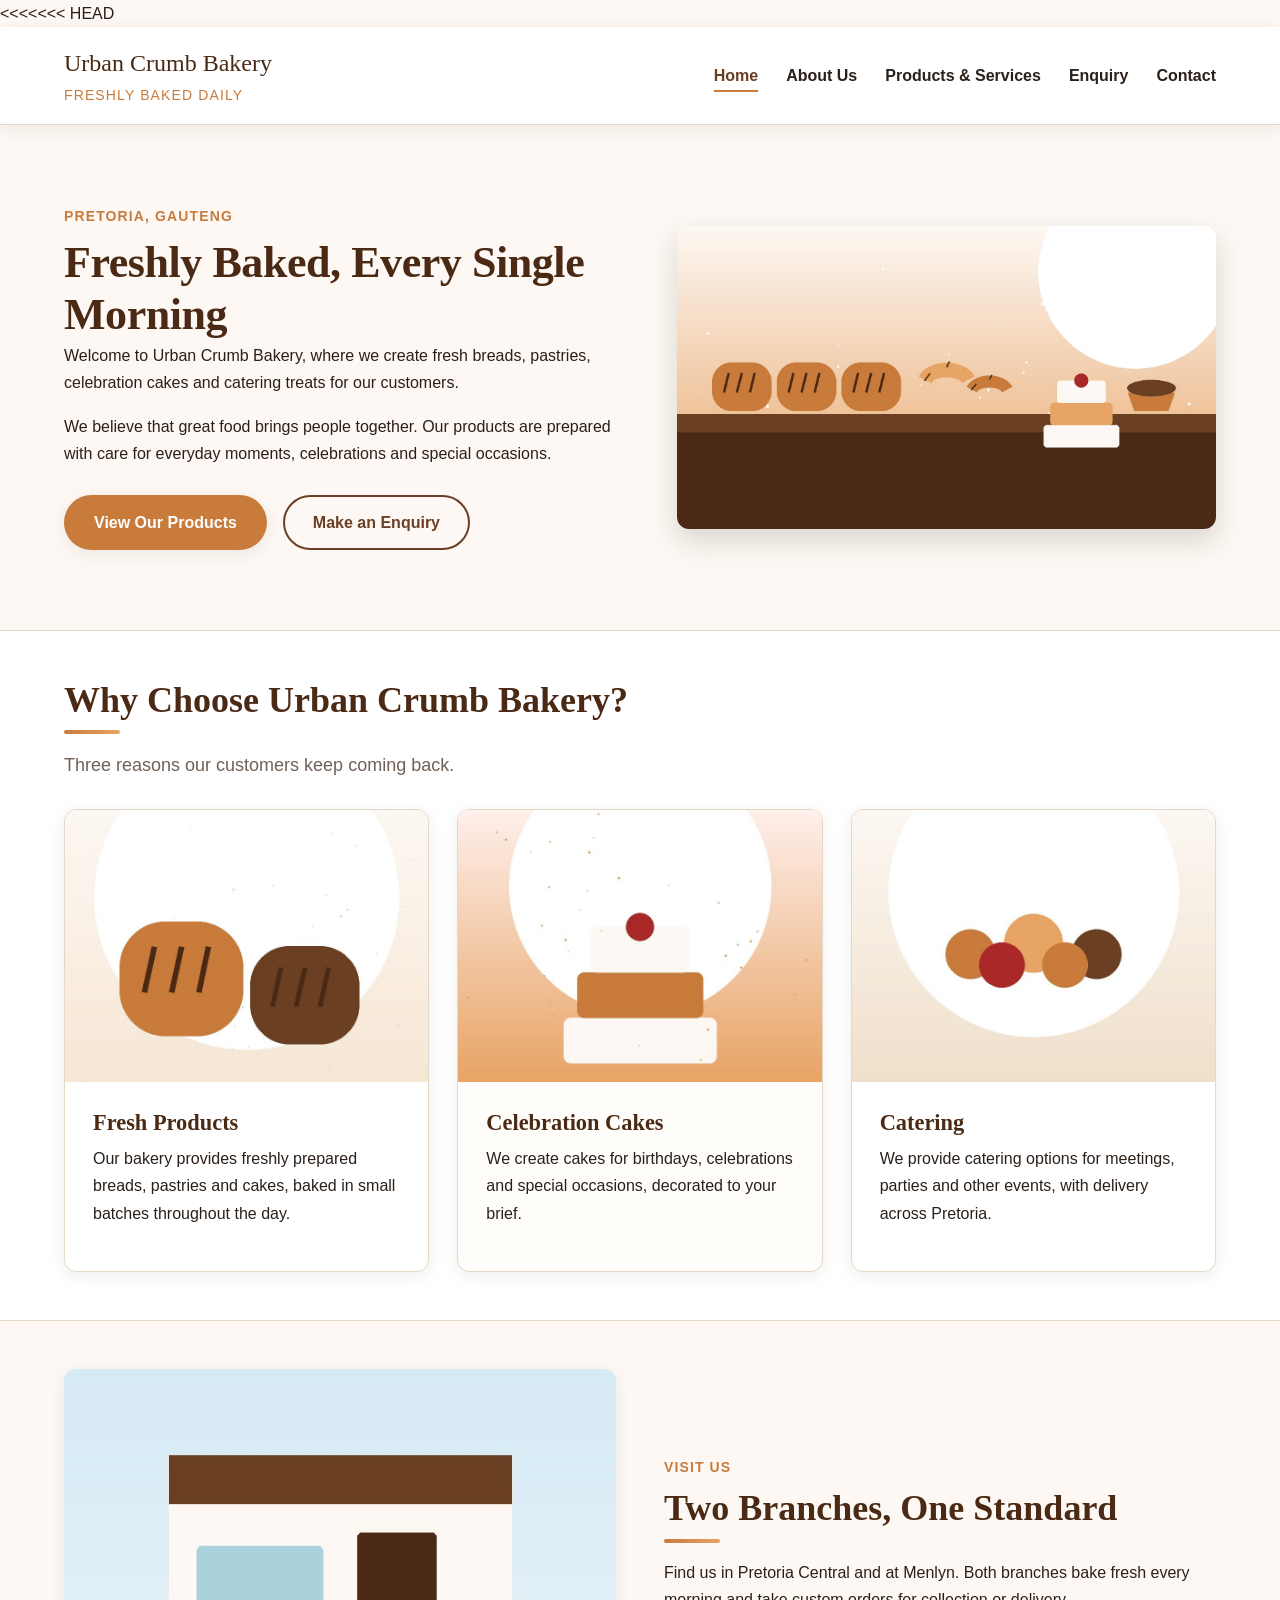
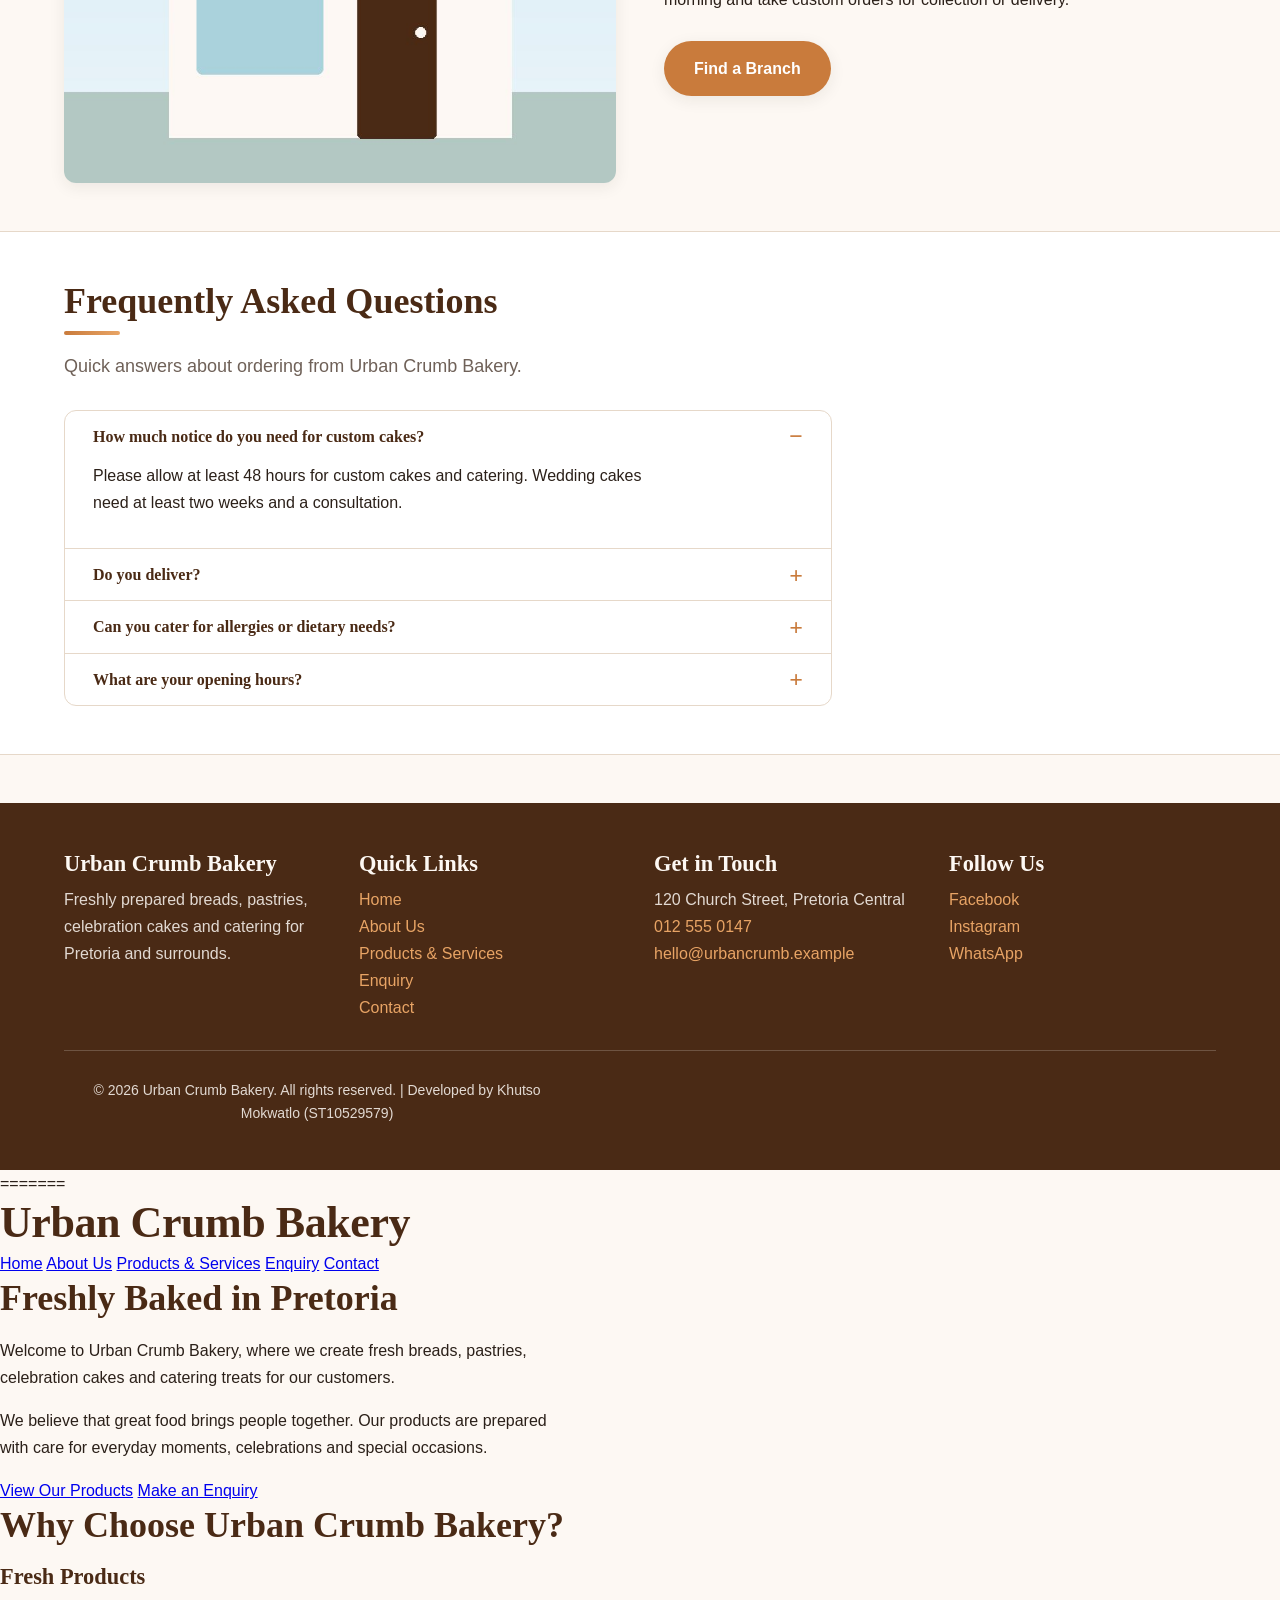
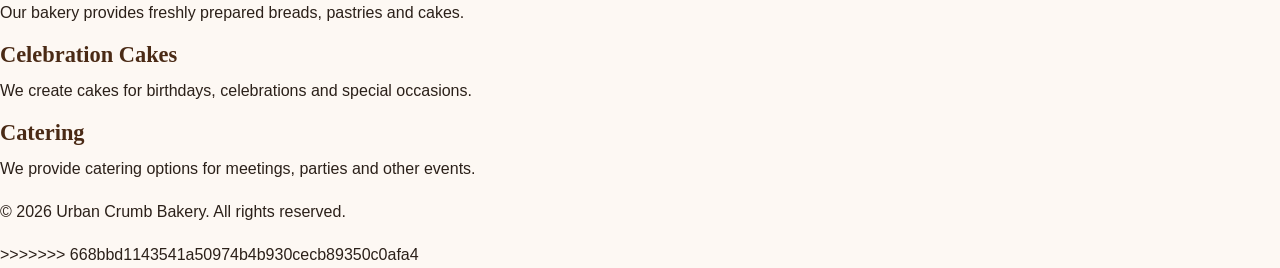
==== commit dff2f7ff: "Complete WEDE5020 Part 3 and resolve conflicts" ====
--- a/index.html
+++ b/index.html
@@ -1,3 +1,4 @@
+<<<<<<< HEAD
 <!DOCTYPE html>
 <html lang="en">
 
@@ -280,3 +281,98 @@
 </body>
 
 </html>
+=======
+<!DOCTYPE html>
+<html lang="en">
+
+<head>
+    <meta charset="UTF-8">
+    <meta name="viewport" content="width=device-width, initial-scale=1.0">
+
+    <title>Urban Crumb Bakery | Home</title>
+</head>
+
+<body>
+
+    <header>
+
+        <h1>Urban Crumb Bakery</h1>
+
+        <nav>
+            <a href="index.html">Home</a>
+            <a href="about.html">About Us</a>
+            <a href="products.html">Products & Services</a>
+            <a href="enquiry.html">Enquiry</a>
+            <a href="contact.html">Contact</a>
+        </nav>
+
+    </header>
+
+    <main>
+
+        <section>
+
+            <h2>Freshly Baked in Pretoria</h2>
+
+            <p>
+                Welcome to Urban Crumb Bakery, where we create
+                fresh breads, pastries, celebration cakes and
+                catering treats for our customers.
+            </p>
+
+            <p>
+                We believe that great food brings people together.
+                Our products are prepared with care for everyday
+                moments, celebrations and special occasions.
+            </p>
+
+            <a href="products.html">View Our Products</a>
+
+            <a href="enquiry.html">Make an Enquiry</a>
+
+        </section>
+
+        <section>
+
+            <h2>Why Choose Urban Crumb Bakery?</h2>
+
+            <article>
+                <h3>Fresh Products</h3>
+                <p>
+                    Our bakery provides freshly prepared breads,
+                    pastries and cakes.
+                </p>
+            </article>
+
+            <article>
+                <h3>Celebration Cakes</h3>
+                <p>
+                    We create cakes for birthdays, celebrations
+                    and special occasions.
+                </p>
+            </article>
+
+            <article>
+                <h3>Catering</h3>
+                <p>
+                    We provide catering options for meetings,
+                    parties and other events.
+                </p>
+            </article>
+
+        </section>
+
+    </main>
+
+    <footer>
+
+        <p>
+            &copy; 2026 Urban Crumb Bakery. All rights reserved.
+        </p>
+
+    </footer>
+
+</body>
+
+</html>
+>>>>>>> 668bbd1143541a50974b4b930cecb89350c0afa4
